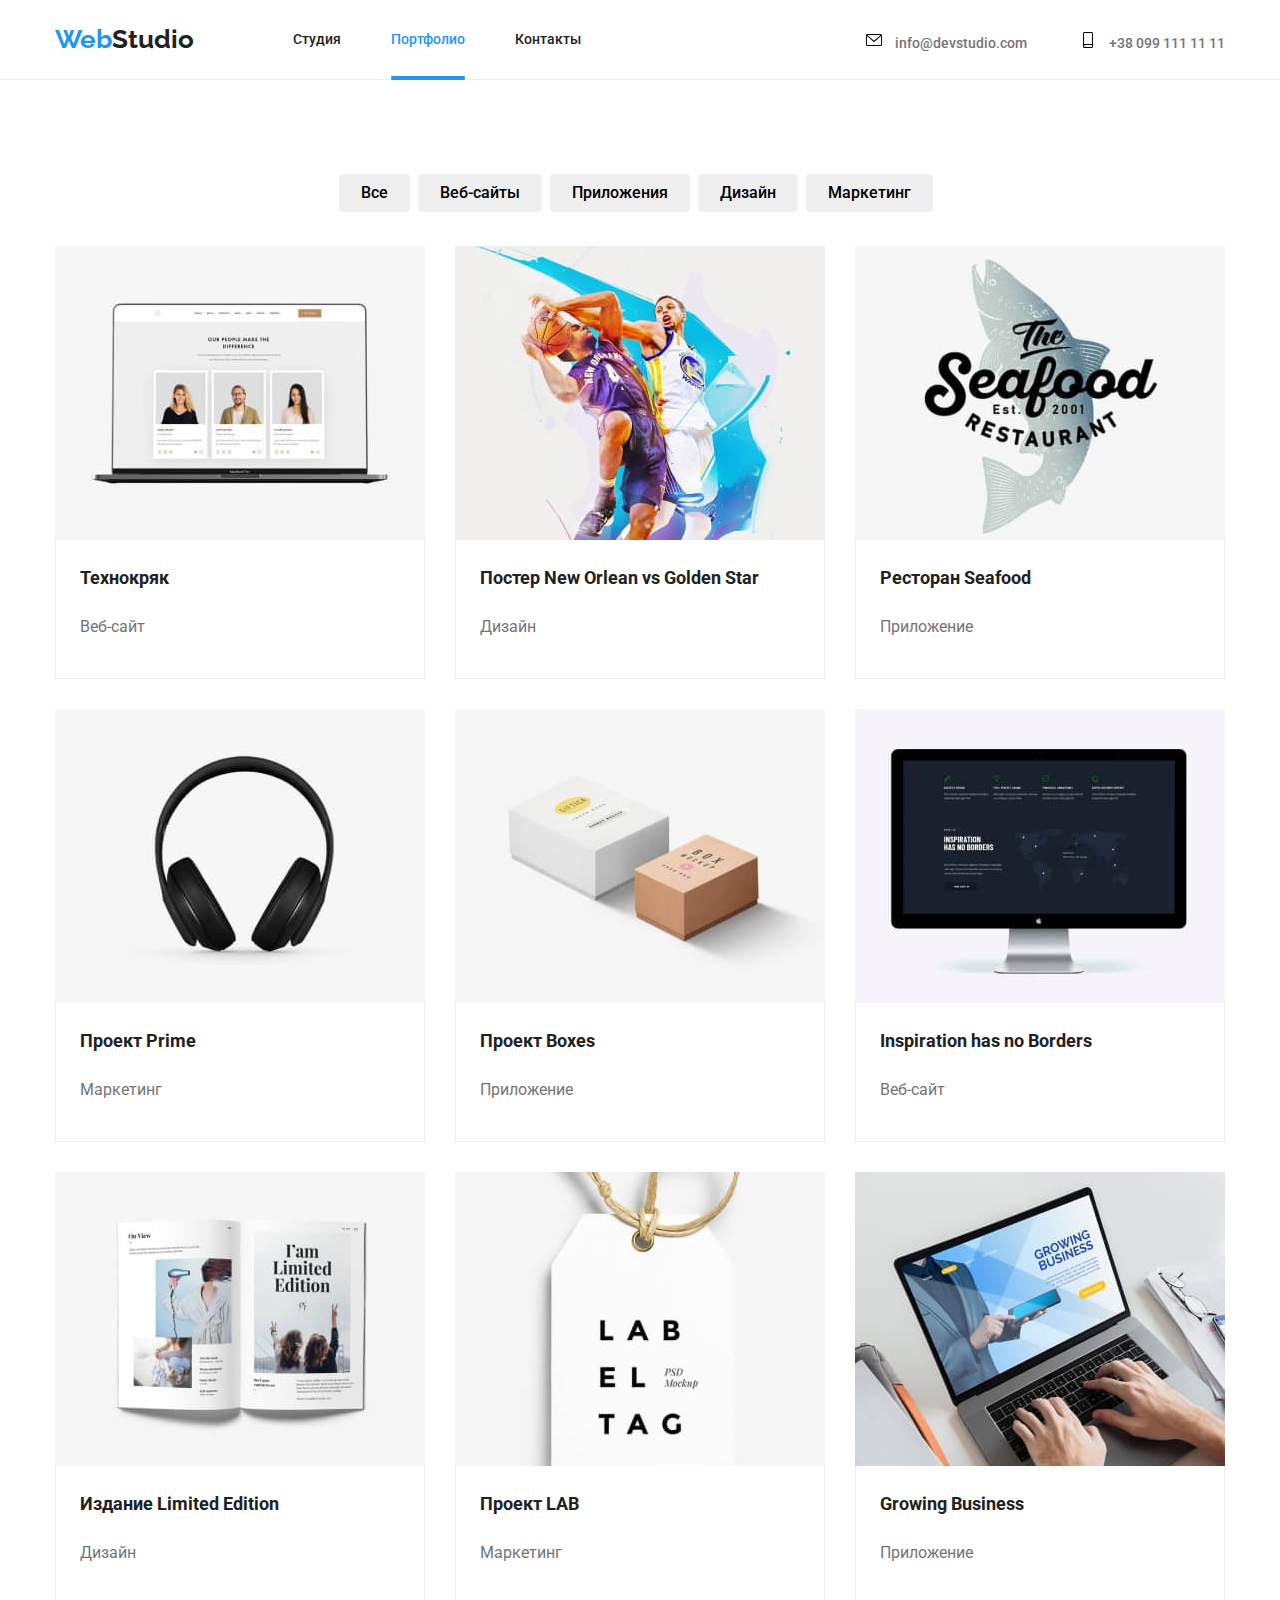
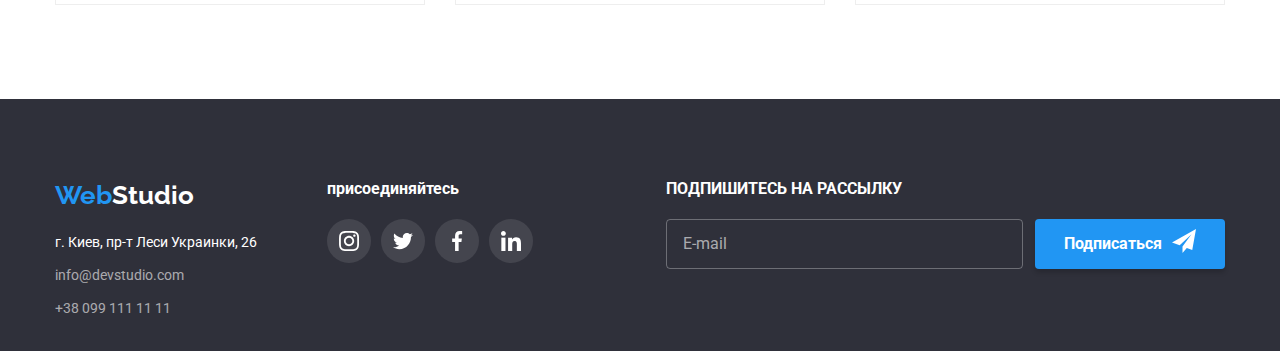
==== portfolio.html @ 6f4ddc46 "Делает формы" ====
<!DOCTYPE html>
<html lang="en">
  <head>
    <meta charset="UTF-8" />
    <meta name="viewport" content="width=device-width, initial-scale=1.0" />
    <title>WebStudio</title>

    <link
      href="https://fonts.googleapis.com/css2?family=Raleway:wght@700&display=swap"
      rel="stylesheet"
    />
    <link
      href="https://fonts.googleapis.com/css2?family=Roboto:wght@400;500;700;900&display=swap"
      rel="stylesheet"
    />
    <link
      rel="stylesheet"
      href="https://cdnjs.cloudflare.com/ajax/libs/modern-normalize/1.0.0/modern-normalize.min.css"
    />

    <link rel="stylesheet" href="./css/style.css" />
  </head>
  <body>
    <header class="portfolio-header">
      <div class="container header">
        <nav>
          <!-- логотип, вкладки, контакты -->
          <a href="./index.html" class="logo"
            >Web<span class="logo-accent">Studio</span></a
          >
          <ul class="site-nav">
            <li><a href="./" class="button-secondary">Студия</a></li>
            <li>
              <a href="./portfolio.html" class="primery-nav">Портфолио</a>
            </li>
            <li><a href="" class="button-secondary">Контакты</a></li>
          </ul>
        </nav>
        <ul class="contacts">
          <li>
            <a href="mailto:info@devstudio.com" class="link contacts-mail-tel">
              <svg class="mail">
                <use href="./img/symbol-defs.svg#envelope"></use>
              </svg>
              info@devstudio.com</a
            >
          </li>
          <li>
            <a class="link contacts-mail-tel" href="tel:+380991111111">
              <svg class="mail">
                <use href="./img/symbol-defs.svg#smartphone"></use>
              </svg>
              +38 099 111 11 11</a
            >
          </li>
        </ul>
      </div>
    </header>
    <main>
      <!-- главная секция -->

      <section class="button-list">
        <div class="button-menu container">
          <h1>Наши работы</h1>
          <ul class="button">
            <li>
              <button type="button" class="row-button">Все</button>
            </li>
            <li>
              <button type="button" class="row-button">Веб-сайты</button>
            </li>
            <li>
              <button type="button" class="row-button">Приложения</button>
            </li>
            <li>
              <button type="button" class="row-button">Дизайн</button>
            </li>
            <li>
              <button type="button" class="row-button">Маркетинг</button>
            </li>
          </ul>

          <ul class="type-pr-list">
            <li class="link-menu">
              <a href="" class="list pr-link">
                <div class="projects-hover">
                  <img src="./img/img.jpg" alt="img1" width="370" />
                  <p class="wind-hover">
                    Технокряк это современная площадка распространения
                    коронавируса. Компании используют эту платформу для
                    цифрового шпионажа и атак на защищённые сервера конкурентов.
                  </p>
                </div>

                <div class="type-pr">
                  <h2 class="projects">Технокряк</h2>
                  <p class="type">Веб-сайт</p>
                </div>
              </a>
            </li>
            <li class="link-menu">
              <a href="" class="list pr-link">
                <div class="projects-hover">
                  <img src="./img/img2.jpg" alt="img2" width="370" />
                  <p class="wind-hover"></p>
                </div>

                <div class="type-pr">
                  <h2 class="projects">Постер New Orlean vs Golden Star</h2>
                  <p class="type">Дизайн</p>
                </div>
              </a>
            </li>
            <li class="link-menu">
              <a href="" class="list pr-link">
                <div class="projects-hover">
                  <img src="./img/img3.jpg" alt="img3" width="370" />
                  <p class="wind-hover"></p>
                </div>

                <div class="type-pr">
                  <h2 class="projects">Ресторан Seafood</h2>
                  <p class="type">Приложение</p>
                </div>
              </a>
            </li>
            <li class="link-menu">
              <a href="" class="list pr-link">
                <div class="projects-hover">
                  <img src="./img/img4.jpg" alt="img4" width="370" />
                  <p class="wind-hover"></p>
                </div>

                <div class="type-pr">
                  <h2 class="projects">Проект Prime</h2>
                  <p class="type">Маркетинг</p>
                </div>
              </a>
            </li>
            <li class="link-menu">
              <a href="" class="list pr-link">
                <div class="projects-hover">
                  <img src="./img/img5.jpg" alt="img5" width="370" />
                  <p class="wind-hover"></p>
                </div>

                <div class="type-pr">
                  <h2 class="projects">Проект Boxes</h2>
                  <p class="type">Приложение</p>
                </div>
              </a>
            </li>
            <li class="link-menu">
              <a href="" class="list pr-link">
                <div class="projects-hover">
                  <img src="./img/img6.jpg" alt="img6" width="370" />
                  <p class="wind-hover"></p>
                </div>

                <div class="type-pr">
                  <h2 class="projects">Inspiration has no Borders</h2>
                  <p class="type">Веб-сайт</p>
                </div>
              </a>
            </li>
            <li class="link-menu">
              <a href="" class="list pr-link">
                <div class="projects-hover">
                  <img src="./img/img7.jpg" alt="img7" width="370" />
                  <p class="wind-hover"></p>
                </div>

                <div class="type-pr">
                  <h2 class="projects">Издание Limited Edition</h2>
                  <p class="type">Дизайн</p>
                </div></a
              >
            </li>
            <li class="link-menu">
              <a href="" class="list pr-link">
                <div class="projects-hover">
                  <img src="./img/img8.jpg" alt="img8" width="370" />
                  <p class="wind-hover"></p>
                </div>

                <div class="type-pr">
                  <h2 class="projects">Проект LAB</h2>
                  <p class="type">Маркетинг</p>
                </div></a
              >
            </li>
            <li class="link-menu">
              <a href="" class="list pr-link">
                <div class="projects-hover">
                  <img src="./img/img9.jpg" alt="img9" width="370" />
                  <p class="wind-hover"></p>
                </div>
                <div class="type-pr">
                  <h2 class="projects">Growing Business</h2>
                  <p class="type">Приложение</p>
                </div>
              </a>
            </li>
          </ul>
        </div>
      </section>
    </main>
    <footer class="footer">
      <div class="container footer-cont">
        <div>
          <a href="./studio.html" class="logo-footer"
            >Web<span class="logo-ac-footer">Studio</span></a
          >
          <address>
            <ul class="adresss-footer">
              <li class="address">г. Киев, пр-т Леси Украинки, 26</li>
              <li>
                <a href="mailto:info@devstudio.com" class="mail-tel"
                  >info@devstudio.com</a
                >
              </li>
              <li>
                <a href="tel:+380991111111" class="mail-tel"
                  >+38 099 111 11 11</a
                >
              </li>
            </ul>
          </address>
        </div>

        <div class="join-footer">
          <b>присоединяйтесь</b>
          <ul class="join-list">
            <li><a class="join inst" href=""></a></li>
            <li><a class="join twitter" href=""></a></li>
            <li><a class="join facebook" href=""></a></li>
            <li><a class="join linkedin" href=""></a></li>
          </ul>
        </div>
        <div class="footer-subscribe">
          <b>ПОДПИШИТЕСЬ НА РАССЫЛКУ</b>
          <form class="form-footer">
            <label class="footer-label">
              <input class="foter-input" type="email" placeholder="E-mail" />
            </label>

            <button class="button-subscribe" type="submit">
              <svg class="footer-subscribe-svg" widt="24px" height="24px">
                <use href="./img/symbol-defs.svg#send"></use>
              </svg>
              Подписаться
            </button>
          </form>
        </div>
      </div>
    </footer>
    <script src="./js/modal.js"></script>
  </body>
</html>
---- css/style.css ----
html {
  box-sizing: border-box;
}
*,
*::befor,
*::after {
  box-sizing: inherit;
}
:root {
  --primary-text-color: #757575;
  --titel-text-color: #212121;
  --accent-text-color: #2196f3;
  --fon-cl: #2f303a;
  --with: #ffffff;
  --bgc: #f5f4fa;
}

.container {
  width: 1200px;
  padding-left: 15px;
  padding-right: 15px;
  margin-left: auto;
  margin-right: auto;
}

.container:first-child {
  margin-top: 0px;
}

header {
  width: 100%;
  height: 80px;
  padding-bottom: 32px;
  padding-top: 32px;
}
.header {
  display: flex;
  height: 100%;
}
.header nav {
  display: flex;
}
.portfolio-header {
  border-bottom: 1px solid #ececec;
}
a {
  text-decoration: none;
}
li {
  padding: 0px;
  margin: 0px;
  list-style: none;
}
ul {
  padding: 0px;
  margin: 0px;
}

/* nav a, */
/* nav ul, */
/* .header nav, */
/* .header ul, */
/* .contacts li, */
.button,
.button li,
.v li {
  display: inline-flex;
}
nav {
  /* display: flex; */
  align-items: center;
  justify-content: center;
}
.link {
  display: block;
  text-align: center;
}
.logo {
  font-family: "Raleway", sans-serif;
  color: var(--accent-text-color);
  font-style: normal;
  font-weight: bold;
  font-size: 26px;
  line-height: 1.17em;
  width: 145px;
  margin-right: 93px;
}

nav a {
  margin-right: 0px;
}
nav.site-nav {
  justify-content: end;
}
.site-nav li {
  display: inline-block;
  padding-right: 50px;
}
.site-nav li:last-child {
  padding-right: 0px;
}
.contacts li {
  margin-right: 50px;
  display: inline-block;
}
.contacts li:last-child {
  margin-right: 0px;
}
.contacts-mail-tel:last-child {
  padding-right: 0px;
}
.contacts {
  font-family: "Roboto", sans-serif;
  font-style: normal;
  font-weight: 500;
  font-size: 14px;
  line-height: 1.14em;
  align-items: center;
  text-align: right;
  padding: 0px;
  margin-left: auto;
}

.primery-nav {
  position: relative;

  color: var(--accent-text-color);
  font-style: normal;
  font-weight: 500;
  font-size: 14px;
  line-height: 1.17em;
}
.primery-nav::after {
  position: absolute;
  content: "";
  display: block;
  background-image: url(../img/hover.svg);
  height: 4px;
  width: 100%;
  background-repeat: no-repeat;
  background-position: center;
  background-size: cover;
  margin-top: 28px;
}
.site-nav {
  display: flex;
  font-family: "Roboto", sans-serif;
  font-weight: 500;
  font-style: normal;
  font-size: 14px;
  line-height: 1.17em;
  padding: 0px;
  align-items: center;
}
main {
  font-family: "Roboto", sans-serif;
  width: auto;
}
.logo-accent {
  color: var(--titel-text-color);
}
.button {
  display: inline-flex;
  justify-content: center;
  font-style: normal;
  font-weight: 500;
  font-size: 16px;
  line-height: 1.63em;
  margin: 0px;
  padding: 0px;
  margin-bottom: 34px;
}
.contacts-mail-tel {
  color: var(--primary-text-color);
}

.contacts-mail-tel .mail {
  height: 16px;
  width: 16px;
  background-size: contain;
  background-repeat: no-repeat;
  background-position: center;
  margin-right: 10px;
}
.mail {
  transition: 250ms;
  transition-timing-function: cubic-bezier(0.4, 0, 0.2, 1);
}
.contacts-mail-tel:hover .mail,
.contacts-mail-tel:focus .mail {
  fill: var(--accent-text-color);
}
.button-secondary {
  color: #212121;
}
.button button {
  padding: 6px 22px;
}
button {
  display: inline-block;
  cursor: pointer;
}

.button-primery-pf {
  color: #ffffff;
  background-color: var(--accent-text-color);
  font-style: normal;
  font-weight: 500;
  line-height: 1.25em;
  transition: transform 250ms cubic-bezier(0.4, 0, 0.2, 1);
}
.button-primery-st {
  color: #ffffff;
  background-color: var(--accent-text-color);
  font-style: normal;
  font-weight: bold;
  font-size: 16px;
  line-height: 1.88em;
  text-align: center;
  padding: 10px 32px;
  margin-left: auto;
  margin-right: auto;
  border: none;
  /* box-shadow: 0px 4px 4px rgba(0, 0, 0, 0.15); */
  border-radius: 4px;
  transition: transform 250ms cubic-bezier(0.4, 0, 0.2, 1);
}
.container .buttom {
  height: 54px;
}
.row-button {
  font-size: 16px;
  font-weight: 500;
  font-style: normal;
  line-height: 1.63em;
  border: 0px;
  border-radius: 4px;
  margin-right: 8px;
  transition: transform 250ms cubic-bezier(0.4, 0, 0.2, 1);
}
.row-button:hover,
.row-button:focus {
  color: var(--with);
  background-color: var(--accent-text-color);
  box-shadow: 0px 4px 4px rgba(0, 0, 0, 0.25);
}
.main {
  font-style: normal;
  font-weight: 900;
  font-size: 44px;
  line-height: 1.36em;
  text-align: center;
}
.advantages {
  color: var(--titel-text-color);
  font-style: normal;
  font-weight: bold;
  font-size: 14px;
  line-height: 1.17em;
  margin: 0px;
}
.notes {
  color: var(--primary-text-color);
  font-style: normal;
  font-weight: normal;
  font-size: 14px;
  line-height: 1.71em;
  margin: 0px;
  padding-top: 10px;
}
.about-us {
  display: block;
  font-family: Roboto;
  font-style: normal;
  font-weight: 700;
  font-size: 36px;
  line-height: 1.16em;
  text-align: center;
  margin: 0px;
  margin-bottom: 50px;
}

.main-section .buuton-primery-st {
  display: inline;
  width: 200px;
  justify-content: center;
}
.container-about {
  display: flex;
  padding-top: 94px;
  padding-bottom: 94px;
}

.list-item::before {
  content: "";
  display: block;
  height: 120px;
  border-radius: 4px;
  background-repeat: no-repeat;
  background-position: 100px 25px;
  background-color: var(--bgc);
  margin-bottom: 30px;
}
.list-item.attention::before {
  background-image: url(../img/antenna.svg);
}
.list-item.pynctuality::before {
  background-image: url(../img/clock.svg);
}
.list-item.planning::before {
  background-image: url(../img/diagram.svg);
}
.list-item.technology::before {
  background-image: url(../img/astronaut.svg);
}
.main-about {
  padding: 0px;
  margin: 0px;
  width: 100%;
  display: flex;

  flex-wrap: nowrap;
}

.main-about li {
  display: inline-block;
  justify-content: space-between;
  width: 270px;
  margin-right: 26px;
}
.main-about li:last-child,
.network-list li:last-child {
  margin-right: 0px;
}
.position {
  color: var(--primary-text-color);
  font-style: normal;
  font-weight: normal;
  font-size: 14px;
  line-height: 1.19em;
  font-style: normal;
}
.projects {
  color: var(--titel-text-color);
  font-style: normal;
  font-weight: bold;
  font-size: 18px;
  line-height: 2em;
}
.projects-hover {
  position: relative;
  overflow: hidden;
  text-align: left;
}
.wind-hover {
  display: block;
  margin: 0px;
  background-color: var(--accent-text-color);
  position: absolute;
  z-index: 4;
  /* align-content: left;
  justify-content: center; */
  top: 0%;
  bottom: 0%;
  left: 0;
  right: 0;
  font-size: 18px;
  line-height: 1.6em;
  font-weight: 400;
  color: var(--with);
  padding: 63px 24px;
  opacity: 0;

  transform: translateY(100%);
  transition: transform 250ms cubic-bezier(0.4, 0, 0.2, 1);
}
.pr-link {
  display: block;
  transition: 550ms;
  transition-timing-function: cubic-bezier(0.4, 0, 0.2, 1);
}
.pr-link:hover .wind-hover,
.pr-link:focus .wind-hover {
  transform: translateY(0%);
  opacity: 1;
}

.type {
  color: var(--primary-text-color);
  font-style: normal;
  font-weight: normal;
  font-size: 16px;
  line-height: 1.88em;
}

.name {
  font-style: normal;
  font-weight: 500;
  font-size: 16px;
  line-height: 1.19em;
  margin: 0px;
  margin-bottom: 10px;
}
a:hover,
a:focus {
  color: var(--accent-text-color);
  transition: 250ms;
  transition-timing-function: cubic-bezier(0.4, 0, 0.2, 1);
}

.container .button-primery-st:hover,
.container .button-primery-st:focus {
  color: var(--accent-text-color);
  background-color: var(--with);
  transition: 250ms;
  transition-timing-function: cubic-bezier(0.4, 0, 0.2, 1);
}

ul {
  list-style: none;
}
.backdrop {
  position: fixed;
  /* display: flex; */
  top: 0px;
  left: 0px;
  width: 100%;
  height: 100%;
  background-color: rgba(0, 0, 0, 0.2);
  z-index: 55;
}
.modal {
  position: absolute;
  top: 50%;
  left: 50%;
  transform: translate(-50%, -50%);
  text-align: left;

  min-width: 528px;
  min-height: 581px;
  background-color: var(--with);
  border-radius: 4px;
  color: #757575;
  padding: 40px;

  font-size: 12px;
  line-height: 1.17em;
}
.modal {
  font-family: "Roboto", sans-serif;
  font-size: 12px;
  line-height: 1.17em;
  font-style: normal;
  color: #757575;
}
.modal-titel {
  font-style: 700;
  font-size: 20px;
  line-height: 1.17em;
  font-style: normal;
  text-align: center;
  color: #212121;
  margin: 0;
  margin-bottom: 12px;
}
.form-field {
  display: flex;
  flex-direction: column;
}
.form-field:not(:last-child) {
  margin-bottom: 10px;
}

.form-label {
  margin-bottom: 4px;
  padding-left: 14px;
  position: relative;
}

.form-input {
  padding: 11px 12px 11px 42px;
  border: 1px solid rgba(33, 33, 33, 0.2);
  border-radius: 4px;
  width: 100%;
  height: 40px;
  outline: none;
  transition: transform 250ms cubic-bezier(0.4, 0, 0.2, 1);
}
.form-input-check {
  display: inline-block;
  position: absolute;
  width: 1px;
  height: 1px;
  margin: -1px;
  border: 0;
  padding: 0;
  clip: rect(0 0 0 0);
  overflow: hidden;
  /* margin-right: 14px;
  -webkit-animation: none;
  -moz-animation: none;
  appearance: none; */
}
/* .check {
  display: inline-block;
  width: 16px;
  height: 15px;
  border: 2px solid black;
  border-radius: 2px;
} */
.form-svg {
  position: relative;
}
.form-inpyt-svg {
  position: absolute;
  width: 18px;
  height: 18px;
  padding: 3px;
  left: 12px;
  top: 12px;
  transition: transform 250ms cubic-bezier(0.4, 0, 0.2, 1);
}
.form-coment {
  padding: 12px 16px;
  resize: none;
  border: 1px solid rgba(33, 33, 33, 0.2);
  border-radius: 4px;
  outline: none;
}
.form-input:focus + * .form-inpyt-svg {
  fill: var(--accent-text-color);
}
.form-input:focus,
.form-coment:focus {
  border: 1px solid var(--accent-text-color);
}

.agreed {
  color: #2196f3;
}
.modal > button {
  position: absolute;
  width: 30px;
  height: 30px;
  right: 7px;
  top: 7px;
  background-color: #fff;
  border: 1px solid rgba(0, 0, 0, 0.1);
  border-radius: 50%;
}
.form-field-check {
  margin-top: 20px;
  font-size: 14px;
  line-height: 1.71em;

  font-weight: 400;
  display: flex;
  align-items: center;
  justify-content: center;
}
.check {
  content: "";
  position: absolute;
  width: 16px;
  height: 15px;
  background-image: url(../img/check.svg);
  left: -4px;
  top: 4px;
  background-repeat: no-repeat;
  background-size: contain;
}

.form-input-check:checked + .check {
  background-image: url(../img/icon-check.svg);
  fill: var(--with);
  background-color: var(--accent-text-color);
  border-radius: 4px;
  border-color: var(--accent-text-color);
  background-origin: border-box;
}
.modal-form .check-button {
  display: block;
  margin: 30px auto 0px;
  padding: 10px 55px;
  color: var(--with);
  background-color: var(--accent-text-color);
  box-shadow: 0px 4px 4px rgba(0, 0, 0, 0.15);
  border-radius: 4px;
  border: none;
  font-size: 16px;
  line-height: 1.875em;
  font-weight: 700;
}

.backdrop.is-hidden {
  opacity: 0;
  pointer-events: none;
}
.command {
  font-style: normal;
  font-weight: bold;
  font-size: 36px;
  line-height: 1.17em;
  text-align: center;
  margin: 0px;
  margin-bottom: 50px;
}

.footer {
  font-family: "Roboto", sans-serif;
  background-color: var(--fon-cl);
  width: 100%;
  height: 252px;
  padding-bottom: 60px;
  padding-top: 60px;
}
.logo-footer {
  font-family: "Raleway", sans-serif;
  color: var(--accent-text-color);
  font-style: normal;
  font-weight: bold;
  font-size: 26px;
  line-height: 1.19em;
}
.logo-ac-footer {
  color: var(--with);
}
.footer-cont {
  display: flex;
  padding-top: 60px;
}
.footer b {
  display: block;
  color: var(--with);
  margin-bottom: 20px;
}
.join-list {
  display: flex;
}
.join-list li {
  margin-right: 10px;
}
.join-footer {
  margin-left: 70px;
}

.button-list {
  padding-top: 94px;
  padding-bottom: 94px;
}
.button-menu {
  text-align: center;
  align-items: flex-start;
}
.button-menu h1 {
  display: none;
}
.type-pr-list {
  padding: 0px;
  display: flex;
  flex-basis: calc((100%-30) / 3);
  flex-wrap: wrap;
  margin: 0px;
}
.projects-list {
  min-width: 37px;
}

.link-menu {
  display: block;
  width: 370px;
  margin-left: 30px;
  margin-bottom: 30px;
}
.link-menu:nth-last-child(-n + 3) {
  margin-bottom: 0px;
}
.link-menu:nth-child(3n + 1) {
  margin-left: 0px;
}

.pr-link:hover,
.pr-link:focus {
  box-shadow: 0px 1px 1px rgba(0, 0, 0, 0.12), 0px 4px 4px rgba(0, 0, 0, 0.06),
    1px 4px 6px rgba(0, 0, 0, 0.16);
  transition: 250ms;
  transition-timing-function: cubic-bezier(0.4, 0, 0.2, 1);
}

.type-pr h2 {
  margin: 0px;
  margin-bottom: 4px;
}

.list {
  margin: 0px;
  padding: 0;
  margin: 0;
  list-style: none;
}

.list img {
  display: block;
  margin: 0px;
}
.type-pr {
  padding: 20px 24px;
  text-align: left;
  border: 1px solid #eeeeee;
  border-top: 0px;
  margin: 0px;
}
.address {
  font-family: "Roboto", sans-serif;
  font-style: normal;
  color: var(--with);
  font-weight: normal;
  font-size: 14px;
  line-height: 1.71em;
  margin-bottom: 9px;
}
.wind-hover {
  margin: 0px;
}
.mail-tel {
  display: block;
  font-family: "Roboto", sans-serif;
  font-style: normal;
  color: #ffffff99;
  font-weight: normal;
  font-size: 14px;
  line-height: 1.71em;
  margin-bottom: 9px;
}
.customers {
  text-align: center;
  padding-top: 94px;
  padding-bottom: 94px;
}

.customers h2 {
  margin: 0px;
  margin-bottom: 50px;
  font-size: 36px;
  line-height: 1.17em;
}

address ul {
  padding: 0px;
  margin-top: 20px;
}
footer {
  display: inline-flex;
  align-items: center;
}
.adresss-footer {
  margin: 0px;
  margin-top: 20px;
}
.teams:last-child,
.customers li:last-child {
  margin-right: 0px;
}
.main-section {
  margin-left: auto;
  margin-right: auto;
  max-width: 1600px;
  height: 600px;
  text-align: center;
  padding-top: 200px;
  padding-bottom: 200px;
  color: #ffffff;
  background-color: #2f303a;
  justify-content: center;
  background-image: linear-gradient(
      to right,
      rgba(47, 48, 58, 0.4),
      rgba(47, 48, 58, 0.4)
    ),
    url("../img/main.jpg");

  background-repeat: no-repeat;
  background-position: center;
  background-size: cover;
}

.about-img {
  background-color: var(--bgc);
  padding: 25px 100px;
  margin-bottom: 30px;
}

.teams {
  display: inline-block;
  background-color: var(--with);
  margin-right: 26px;
  padding-bottom: 30px;
  box-shadow: 0px 1px 3px rgba(0, 0, 0, 0.12), 0px 1px 1px rgba(0, 0, 0, 0.14),
    0px 2px 1px rgba(0, 0, 0, 0.2);
  border-radius: 0px 0px 4px 4px;
}
.our-teams {
  background-color: var(--bgc);
  text-align: center;
  padding: 0px;
  padding-bottom: 94px;
  padding-top: 94px;
  padding-left: 0px;
}
.network-list li {
  display: inline-block;
  margin-right: 10px;
}
.teams-list {
  margin: 0px;
  padding-left: 0px;
}
.adout-us-img {
  text-align: inherit;
  margin: 0px;
  padding-bottom: 94px;
}
.name-pos {
  padding-top: 30px;
}
.social-icon li {
  display: inline-flex;
}
.sosial-icon-svg {
  width: 20px;
  height: 20px;
}
.social-icon-link {
  height: 44px;
  width: 44px;
  display: flex;
  justify-content: center;
  align-items: center;
  border-radius: 50%;
  fill: #afb1b8;
}
.social-icon-link:focus,
.social-icon-link:hover {
  background-color: var(--accent-text-color);
}

.social-icon-link:focus .sosial-icon-svg,
.social-icon-link:hover .sosial-icon-svg {
  fill: var(--with);
  transition: 250ms;
  transition-timing-function: cubic-bezier(0.4, 0, 0.2, 1);
}
.customed {
  display: flex;
  margin-top: 50px;
}
.customed-link-svg {
  width: 89px;
  height: 52px;
}
.customed-item {
  border: 1px solid #afb1b8;
  border-radius: 4px;
}
.customed-item:not(:last-child) {
  margin-right: 27px;
}
.customed-link {
  height: 90px;
  width: 170px;
  display: flex;
  justify-content: center;
  align-items: center;
  fill: #afb1b8;
  background-size: cover;
}
.customed-container {
  text-align: center;
  padding-top: 94px;
  padding-bottom: 94px;
}
.customed-container h2 {
  font-size: 36px;
  line-height: 1.17em;
  margin: 0px;
}
.customed-item:focus,
.customed-item:hover {
  border: 1px solid #2196f3;
  border-radius: 4px;
  transition: 250ms;
  transition-timing-function: cubic-bezier(0.4, 0, 0.2, 1);
}
.customed-item:focus .customed-link-svg,
.customed-item:hover .customed-link-svg {
  fill: var(--accent-text-color);
  transition: 250ms;
  transition-timing-function: cubic-bezier(0.4, 0, 0.2, 1);
}
.images-list {
  display: block;
  flex-wrap: wrap;
}
.images {
  display: inline-flex;
  /* max-width: 370px; */
}
.images .image-menu {
  flex-basis: calc((100%-30) / 3);
  margin-right: 30px;
}
.image-menu img {
  display: block;
}

.image-menu {
  position: relative;
}
.images-list-item {
  width: 100%;
  background: rgba(47, 48, 58, 0.8);
  margin: 0px;
  position: absolute;
  bottom: 0;
  left: 0;
  font-size: 14px;
  line-height: 1.17em;
  color: var(--with);
  font-weight: 700;
  text-align: center;
  justify-content: center;
  padding-top: 27px;
  padding-bottom: 27px;
}
.social-icon-item:not(:last-child) {
  margin-right: 10px;
}

.images li:last-child {
  padding-right: 0px;
}
.adout-us-img ul {
  margin: 0px;
  padding: 0px;
}
.join {
  display: inline-block;
  height: 44px;
  width: 44px;
  background-color: rgba(255, 255, 255, 0.1);
  border-radius: 50%;
  background-position: center;
  background-repeat: no-repeat;
  background-size: 20px;
}
.join.inst {
  background-image: url(../img/instagram.svg);
}
.join.twitter {
  background-image: url(../img/twitter.svg);
}
.join.facebook {
  background-image: url(../img/facebook.svg);
}
.join.linkedin {
  background-image: url(../img/linkedin.svg);
}
.join:hover,
.join:focus {
  background-color: var(--accent-text-color);
  transition: 250ms;
  transition-timing-function: cubic-bezier(0.4, 0, 0.2, 1);
}
.footer-subscribe {
  margin-left: auto;
}
.form-footer {
  display: flex;
}
.foter-input {
  width: 357px;
  height: 50px;
  display: block;
  padding: 16px;
  font-size: 16px;
  line-height: 1.25em;
  border: 1px solid rgba(255, 255, 255, 0.3);
  border-radius: 4px;
  /* filter: drop-shadow(0px 4px 4px rgba(0, 0, 0, 0.15)); */
  margin-right: 12px;
  background-color: inherit;
  color: rgba(255, 255, 255, 0.6);
}
.foter-input::placeholder {
  color: rgba(255, 255, 255, 0.6);
  font-size: 16px;
  line-height: 1.25em;
}
.button-subscribe {
  display: flex;
  background-color: var(--accent-text-color);
  box-shadow: 0px 4px 4px rgba(0, 0, 0, 0.15);
  border-radius: 4px;
  color: var(--with);
  font-size: 16px;
  line-height: 1.875em;
  font-weight: 700;
  padding: 10px 29px;
  border: none;
  flex-direction: row-reverse;
}
.button-subscribe:hover .footer-subscribe-svg {
  fill: var(--accent-text-color);
}
.button-subscribe:hover {
  background-color: var(--with);
  color: var(--accent-text-color);
}

.footer-subscribe-svg {
  width: 24px;
  height: 24px;
  fill: var(--with);
  margin-left: 10px;
}
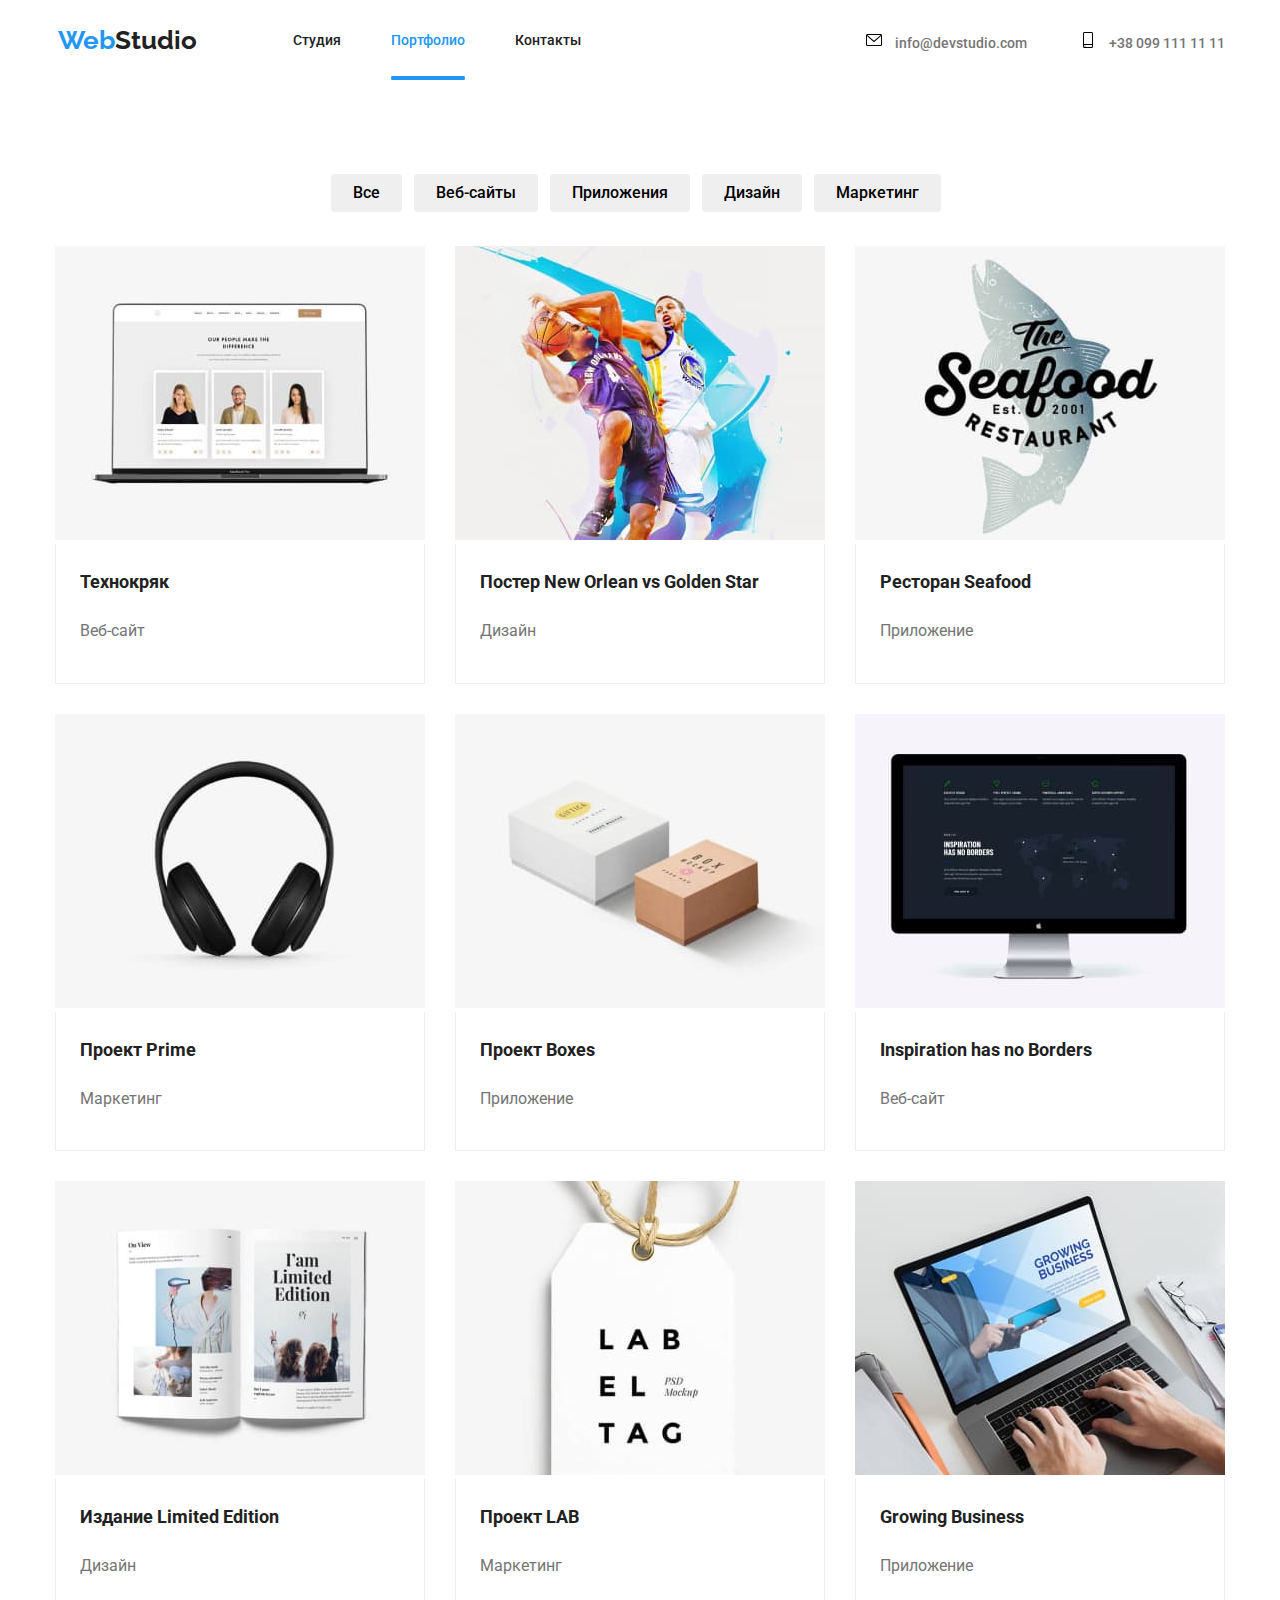
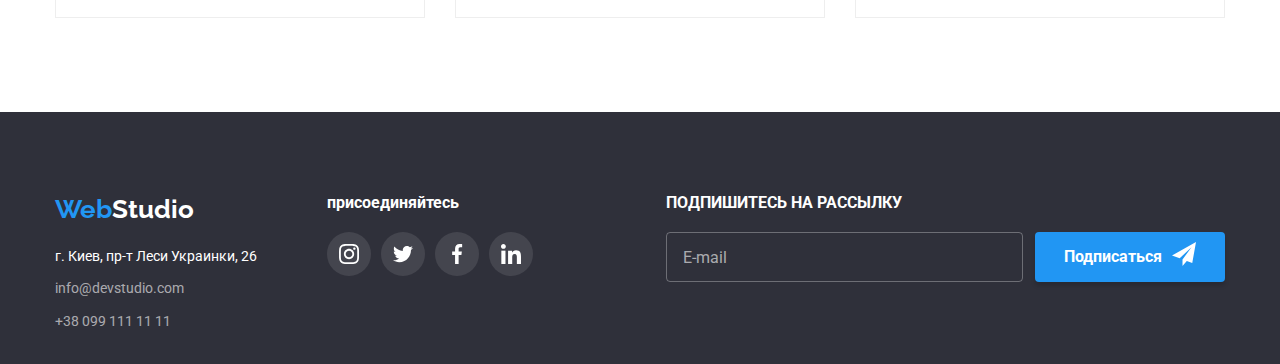
==== commit 53a8b26e: "Делает SCSS" ====
--- a/portfolio.html
+++ b/portfolio.html
@@ -18,26 +18,31 @@
       href="https://cdnjs.cloudflare.com/ajax/libs/modern-normalize/1.0.0/modern-normalize.min.css"
     />
 
-    <link rel="stylesheet" href="./css/style.css" />
+    <link rel="stylesheet" href="./css/main.min.css" />
   </head>
   <body>
-    <header class="portfolio-header">
+    <header>
+      <!-- логотип, вкладки, контакты -->
+
       <div class="container header">
-        <nav>
-          <!-- логотип, вкладки, контакты -->
-          <a href="./index.html" class="logo"
+        <nav class="navigation">
+          <a href="./index.html" class="link logo"
             >Web<span class="logo-accent">Studio</span></a
           >
           <ul class="site-nav">
-            <li><a href="./" class="button-secondary">Студия</a></li>
-            <li>
-              <a href="./portfolio.html" class="primery-nav">Портфолио</a>
-            </li>
-            <li><a href="" class="button-secondary">Контакты</a></li>
+            <li class="site-nav-list">
+              <a href="./" class="link button-secondary">Студия</a>
+            </li>
+            <li class="site-nav-list">
+              <a href="./portfolio.html" class="link primery-nav">Портфолио</a>
+            </li>
+            <li class="site-nav-list">
+              <a href="" class="link button-secondary">Контакты</a>
+            </li>
           </ul>
         </nav>
         <ul class="contacts">
-          <li>
+          <li class="contacts-list">
             <a href="mailto:info@devstudio.com" class="link contacts-mail-tel">
               <svg class="mail">
                 <use href="./img/symbol-defs.svg#envelope"></use>
@@ -45,7 +50,7 @@
               info@devstudio.com</a
             >
           </li>
-          <li>
+          <li class="contacts-list">
             <a class="link contacts-mail-tel" href="tel:+380991111111">
               <svg class="mail">
                 <use href="./img/symbol-defs.svg#smartphone"></use>
@@ -56,27 +61,29 @@
         </ul>
       </div>
     </header>
-    <main>
+    <main class="main">
       <!-- главная секция -->
 
-      <section class="button-list">
-        <div class="button-menu container">
+      <section class="button-section">
+        <div class="button-container container">
           <h1>Наши работы</h1>
-          <ul class="button">
-            <li>
-              <button type="button" class="row-button">Все</button>
-            </li>
-            <li>
-              <button type="button" class="row-button">Веб-сайты</button>
-            </li>
-            <li>
-              <button type="button" class="row-button">Приложения</button>
-            </li>
-            <li>
-              <button type="button" class="row-button">Дизайн</button>
-            </li>
-            <li>
-              <button type="button" class="row-button">Маркетинг</button>
+          <ul class="button-titel">
+            <li class="button-list">
+              <button type="button" class="button row-button">Все</button>
+            </li>
+            <li class="button-list">
+              <button type="button" class="button row-button">Веб-сайты</button>
+            </li>
+            <li class="button-list">
+              <button type="button" class="button row-button">
+                Приложения
+              </button>
+            </li>
+            <li class="button-list">
+              <button type="button" class="button row-button">Дизайн</button>
+            </li>
+            <li class="button-list">
+              <button type="button" class="button row-button">Маркетинг</button>
             </li>
           </ul>
 
@@ -244,7 +251,7 @@
               <input class="foter-input" type="email" placeholder="E-mail" />
             </label>
 
-            <button class="button-subscribe" type="submit">
+            <button class="button button-subscribe" type="submit">
               <svg class="footer-subscribe-svg" widt="24px" height="24px">
                 <use href="./img/symbol-defs.svg#send"></use>
               </svg>
--- a/css/main.min.css
+++ b/css/main.min.css
@@ -0,0 +1,2 @@
+*,*::befor,*::after{box-sizing:inherit}html{box-sizing:border-box}.container{width:1200px;padding-left:15px;padding-right:15px;margin-left:auto;margin-right:auto}.container:first-child{margin-top:0px}header{width:100%;height:80px;padding-bottom:32px;padding-top:32px}a{text-decoration:none}a:hover,a:focus{color:#2196f3}li{padding:0px;margin:0px;list-style:none}ul{padding:0px;margin:0px;list-style:none}.link{display:block;text-align:center}.button{display:inline-block;cursor:pointer;justify-content:center;font-style:normal;font-weight:500;font-size:16px;line-height:1.63em;margin:0px;padding:0px}.button:hover,.button:focus{color:#2196f3;background-color:#fff;box-shadow:0px 4px 4px rgba(0,0,0,0.25)}.button-titel{margin-bottom:34px}.button-list{display:inline-flex}.header{display:flex;height:100%}.portfolio-header{border-bottom:1px solid #ececec}.logo-accent{color:#212121}.navigation{display:flex;align-items:center;justify-content:center}.navigation .link{margin-right:0px}.navigation .logo{font-family:"Raleway", sans-serif;color:#2196f3;font-style:normal;font-weight:bold;font-size:26px;line-height:1.17em;width:145px;margin-right:93px}.navigation .site-nav{justify-content:end;display:flex;font-family:"Roboto", sans-serif;font-weight:500;font-style:normal;font-size:14px;line-height:1.17em;padding:0px;align-items:center}.site-nav-list{display:inline-block;padding-right:50px}.site-nav-list .site-nav-list:last-child{padding-right:0px}.primery-nav{position:relative;color:#2196f3;font-style:normal;font-weight:500;font-size:14px;line-height:1.17em}.primery-nav::after{position:absolute;content:"";display:block;background-image:url(../img/hover.svg);height:4px;width:100%;background-repeat:no-repeat;background-position:center;background-size:cover;margin-top:28px}.button-secondary{color:#212121}.button-primery-pf{color:#ffffff;background-color:#2196f3;font-style:normal;font-weight:500;line-height:1.25em;transition:transform 250ms cubic-bezier(0.4, 0, 0.2, 1)}.contacts{font-family:"Roboto", sans-serif;font-style:normal;font-weight:500;font-size:14px;line-height:1.14em;align-items:center;text-align:right;padding:0px;margin-left:auto}.contacts .contacts-list{margin-right:50px;display:inline-block}.contacts .contacts-list:last-child{margin-right:0px}.contacts-mail-tel{color:#757575;text-align:end}.contacts-mail-tel:last-child{padding-right:0px}.contacts-mail-tel:hover .mail,.contacts-mail-tel:focus .mail{fill:#2196f3}.contacts-mail-tel .mail{height:16px;width:16px;background-size:contain;background-repeat:no-repeat;background-position-x:center;margin-right:10px;transition:250ms;transition-timing-function:cubic-bezier(0.4, 0, 0.2, 1)}.main{font-family:"Roboto", sans-serif;width:auto}.button-section{padding-top:94px;padding-bottom:94px}.button-container{text-align:center;align-items:flex-start}.button-container h1{display:none}.button-titel .button{padding:6px 22px}.button-list .buttom{height:54px}.row-button{font-size:16px;font-weight:500;font-style:normal;line-height:1.63em;border:0px;border-radius:4px;margin-right:8px;transition:transform 250ms cubic-bezier(0.4, 0, 0.2, 1)}.row-button:hover,.row-button:focus{color:#fff;background-color:#2196f3}.type-pr-list{padding:0px;display:flex;flex-basis:calc((100%-30) / 3);flex-wrap:wrap;margin:0px}.link-menu{display:block;width:370px;margin-left:30px;margin-bottom:30px}.link-menu:nth-last-child(-n+3){margin-bottom:0px}.link-menu:nth-child(3n+1){margin-left:0px}.pr-link{display:block;transition:250ms;transition-timing-function:cubic-bezier(0.4, 0, 0.2, 1)}.pr-link:hover,.pr-link:focus{box-shadow:0px 1px 1px rgba(0,0,0,0.12),0px 4px 4px rgba(0,0,0,0.06),1px 4px 6px rgba(0,0,0,0.16)}.projects-hover{position:relative;overflow:hidden;text-align:left}.type-pr{padding:20px 24px;text-align:left;border:1px solid #eeeeee;border-top:0px;margin:0px}.projects{color:#212121;font-style:normal;font-weight:bold;font-size:18px;line-height:2em;margin:0px;margin-bottom:4px}.type{color:#757575;font-style:normal;font-weight:normal;font-size:16px;line-height:1.88em}.wind-hover{display:block;margin:0px;background-color:#2196f3;position:absolute;z-index:4;top:0%;bottom:0%;left:0;right:0;font-size:18px;line-height:1.6em;font-weight:400;color:#fff;padding:63px 24px;opacity:0;transform:translateY(100%);transition:transform 250ms cubic-bezier(0.4, 0, 0.2, 1)}.pr-link:hover .wind-hover,.pr-link:focus .wind-hover{transform:translateY(0%);opacity:1}.main-section{margin-left:auto;margin-right:auto;max-width:1600px;height:600px;text-align:center;padding-top:200px;padding-bottom:200px;color:#ffffff;background-color:#2f303a;justify-content:center;background-image:linear-gradient(to right, rgba(47,48,58,0.4), rgba(47,48,58,0.4)),url("../img/main.jpg");background-repeat:no-repeat;background-position:center;background-size:cover}.main-titel{font-style:normal;font-weight:900;font-size:44px;line-height:1.36em;text-align:center}.button-primery-st{color:#ffffff;background-color:#2196f3;font-style:normal;font-weight:bold;font-size:16px;line-height:1.88em;text-align:center;padding:10px 32px;margin-left:auto;margin-right:auto;box-shadow:0px 4px 4px rgba(0,0,0,0.15);border-radius:4px;transition:transform 250ms cubic-bezier(0.4, 0, 0.2, 1)}.button-primery-st:hover,.button-primery-st:focus{color:#2196f3;background-color:#fff;transition:250ms;transition-timing-function:cubic-bezier(0.4, 0, 0.2, 1)}.backdrop{position:fixed;top:0px;left:0px;width:100%;height:100%;background-color:rgba(0,0,0,0.2);z-index:55}.backdrop.is-hidden{opacity:0;pointer-events:none}.modal{position:absolute;top:50%;left:50%;transform:translate(-50%, -50%);text-align:left;min-width:528px;min-height:581px;background-color:#fff;border-radius:4px;color:#757575;padding:40px;font-size:12px;line-height:1.17em;font-family:"Roboto", sans-serif;font-size:12px;line-height:1.17em;font-style:normal;color:#757575}.modal>.modal-button-close{position:absolute;width:30px;height:30px;right:7px;top:7px;background-color:#fff;border:1px solid rgba(0,0,0,0.1);border-radius:50%}.modal-button-close:hover{color:#2196f3;font-weight:700}.modal-titel{font-style:700;font-size:20px;line-height:1.17em;font-style:normal;text-align:center;color:#212121;margin:0;margin-bottom:12px}.form-field{display:flex;flex-direction:column}.form-field:not(:last-child){margin-bottom:10px}.form-label{margin-bottom:4px;position:relative}.form-input{padding:11px 12px 11px 42px;border:1px solid rgba(33,33,33,0.2);border-radius:4px;width:100%;height:40px;outline:none;transition:transform 250ms cubic-bezier(0.4, 0, 0.2, 1)}.form-input:focus{border:1px solid #2196f3}.form-input-check{display:inline-block;width:16px;height:15px;opacity:0}.form-svg{position:relative}.form-inpyt-svg{position:absolute;width:18px;height:18px;padding:3px;left:12px;top:12px;transition:transform 250ms cubic-bezier(0.4, 0, 0.2, 1)}.form-input:focus+* .form-inpyt-svg{fill:#2196f3}.form-coment{padding:12px 16px;resize:none;border:1px solid rgba(33,33,33,0.2);border-radius:4px;outline:none}.form-coment:focus{border:1px solid #2196f3}.form-field-check{margin-top:20px;font-size:14px;line-height:1.71em;font-weight:400;display:flex;align-items:center;justify-content:center}.check{content:"";position:absolute;width:17px;height:17px;background-image:url(../img/check.svg);left:0;top:1px;background-repeat:no-repeat;background-size:contain}.form-input-check:checked+.check{background-image:url(../img/Check3.svg)}.agreed{color:#2196f3}.check-button{display:block;margin:30px auto 0px;padding:10px 55px;color:#fff;background-color:#2196f3;box-shadow:0px 4px 4px rgba(0,0,0,0.15);border-radius:4px;border:none;font-size:16px;line-height:1.875em;font-weight:700}.container-about{display:flex;padding-top:94px;padding-bottom:94px}.main-about{padding:0px;margin:0px;width:100%;display:flex;flex-wrap:nowrap}.main-about .list-item{display:inline-block;justify-content:space-between;width:270px;margin-right:26px}.main-about .list-item:last-child,.main-about .network-list li:last-child{margin-right:0px}.advantages{color:#212121;font-style:normal;font-weight:bold;font-size:14px;line-height:1.17em;margin:0px}.notes{color:#757575;font-style:normal;font-weight:normal;font-size:14px;line-height:1.71em;margin:0px;padding-top:10px}.list-item::before{content:"";display:block;height:120px;border-radius:4px;background-repeat:no-repeat;background-position:100px 25px;background-color:#f5f4fa;margin-bottom:30px}.list-item.attention::before{background-image:url(../img/antenna.svg)}.list-item.pynctuality::before{background-image:url(../img/clock.svg)}.list-item.planning::before{background-image:url(../img/diagram.svg)}.list-item.technology::before{background-image:url(../img/astronaut.svg)}.adout-us-img{text-align:inherit;margin:0px;padding-bottom:94px}.adout-us-img .images{margin:0px;padding:0px}.images-list{display:block;flex-wrap:wrap}.about-us{display:block;font-family:Roboto;font-style:normal;font-weight:700;font-size:36px;line-height:1.16em;text-align:center;margin:0px;margin-bottom:50px}.images{display:inline-flex}.images .image-menu:last-child{margin-right:0px}.image-menu{position:relative;flex-basis:calc((100%-30) / 3);margin-right:30px}.image-menu img{display:block}.images-list-item{width:100%;background:rgba(47,48,58,0.8);margin:0px;position:absolute;bottom:0;left:0;font-size:14px;line-height:1.17em;color:#fff;font-weight:700;text-align:center;justify-content:center;padding-top:27px;padding-bottom:27px}.our-teams{background-color:#f5f4fa;text-align:center;padding:0px;padding-bottom:94px;padding-top:94px;padding-left:0px}.command{font-style:normal;font-weight:bold;font-size:36px;line-height:1.17em;text-align:center;margin:0px;margin-bottom:50px}.teams-list{margin:0px;padding-left:0px}.teams{display:inline-block;background-color:#fff;margin-right:26px;padding-bottom:30px;box-shadow:0px 1px 3px rgba(0,0,0,0.12),0px 1px 1px rgba(0,0,0,0.14),0px 2px 1px rgba(0,0,0,0.2);border-radius:0px 0px 4px 4px}.teams:last-child{margin-right:0px}.name-pos{padding-top:30px}.name{font-style:normal;font-weight:500;font-size:16px;line-height:1.19em;margin:0px;margin-bottom:10px}.position{color:#757575;font-style:normal;font-weight:normal;font-size:14px;line-height:1.19em;font-style:normal}.social-icon .social-icon-item{display:inline-flex}.social-icon-item:not(:last-child){margin-right:10px}.sosial-icon-svg{width:20px;height:20px;transition:250ms;transition-timing-function:cubic-bezier(0.4, 0, 0.2, 1)}.social-icon-link{height:44px;width:44px;display:flex;justify-content:center;align-items:center;border-radius:50%;fill:#afb1b8}.social-icon-link:focus,.social-icon-link:hover{background-color:#2196f3}.social-icon-link:focus .sosial-icon-svg,.social-icon-link:hover .sosial-icon-svg{fill:#fff}.customed-container{text-align:center;padding-top:94px;padding-bottom:94px}.customed-container h2{font-size:36px;line-height:1.17em;margin:0px}.customed{display:flex;margin-top:50px}.customed-item{border:1px solid #afb1b8;border-radius:4px}.customed-item:not(:last-child){margin-right:27px}.customed-item:focus,.customed-item:hover{border:1px solid #2196f3;border-radius:4px;transition:250ms;transition-timing-function:cubic-bezier(0.4, 0, 0.2, 1)}.customed-link{height:90px;width:170px;display:flex;justify-content:center;align-items:center;fill:#afb1b8;background-size:cover}.customed-link-svg{width:89px;height:52px;transition:250ms;transition-timing-function:cubic-bezier(0.4, 0, 0.2, 1)}.customed-item:focus .customed-link-svg,.customed-item:hover .customed-link-svg{fill:#2196f3}.footer{display:inline-flex;align-items:center;font-family:"Roboto", sans-serif;background-color:#2f303a;width:100%;height:252px;padding-bottom:60px;padding-top:60px}.footer-cont{display:flex;padding-top:60px}.logo-footer{font-family:"Raleway", sans-serif;color:#2196f3;font-style:normal;font-weight:bold;font-size:26px;line-height:1.19em}.logo-ac-footer{color:#fff}.address{font-family:"Roboto", sans-serif;font-style:normal;color:#fff;font-weight:normal;font-size:14px;line-height:1.71em;margin-bottom:9px}.adresss-footer{margin:0px;margin-top:20px}.mail-tel{display:block;font-family:"Roboto", sans-serif;font-style:normal;color:#ffffff99;font-weight:normal;font-size:14px;line-height:1.71em;margin-bottom:9px}.join-footer{margin-left:70px}.join-footer b{display:block;color:#fff;margin-bottom:20px}.join-list{display:flex}.join-list li{margin-right:10px}.join{display:inline-block;height:44px;width:44px;background-color:rgba(255,255,255,0.1);border-radius:50%;background-position:center;background-repeat:no-repeat;background-size:20px}.join.inst{background-image:url(../img/instagram.svg)}.join.twitter{background-image:url(../img/twitter.svg)}.join.facebook{background-image:url(../img/facebook.svg)}.join.linkedin{background-image:url(../img/linkedin.svg)}.join:hover,.join:focus{background-color:#2196f3;transition:250ms;transition-timing-function:cubic-bezier(0.4, 0, 0.2, 1)}.footer-subscribe{margin-left:auto}.footer-subscribe b{display:block;color:#fff;margin-bottom:20px}.form-footer{display:flex}.foter-input{width:357px;height:50px;display:block;padding:16px;font-size:16px;line-height:1.25em;border:1px solid rgba(255,255,255,0.3);border-radius:4px;margin-right:12px;background-color:inherit;color:rgba(255,255,255,0.6)}.foter-input::placeholder{color:rgba(255,255,255,0.6);font-size:16px;line-height:1.25em}.button-subscribe{display:flex;background-color:#2196f3;box-shadow:0px 4px 4px rgba(0,0,0,0.15);border-radius:4px;color:#fff;font-size:16px;line-height:1.875em;font-weight:700;padding:10px 29px;border:none;flex-direction:row-reverse}.button-subscribe:hover{background-color:#fff;color:#2196f3}.button-subscribe:hover .footer-subscribe-svg{fill:#2196f3}.footer-subscribe-svg{width:24px;height:24px;fill:white;margin-left:10px}
+/*# sourceMappingURL=main.min.css.map */